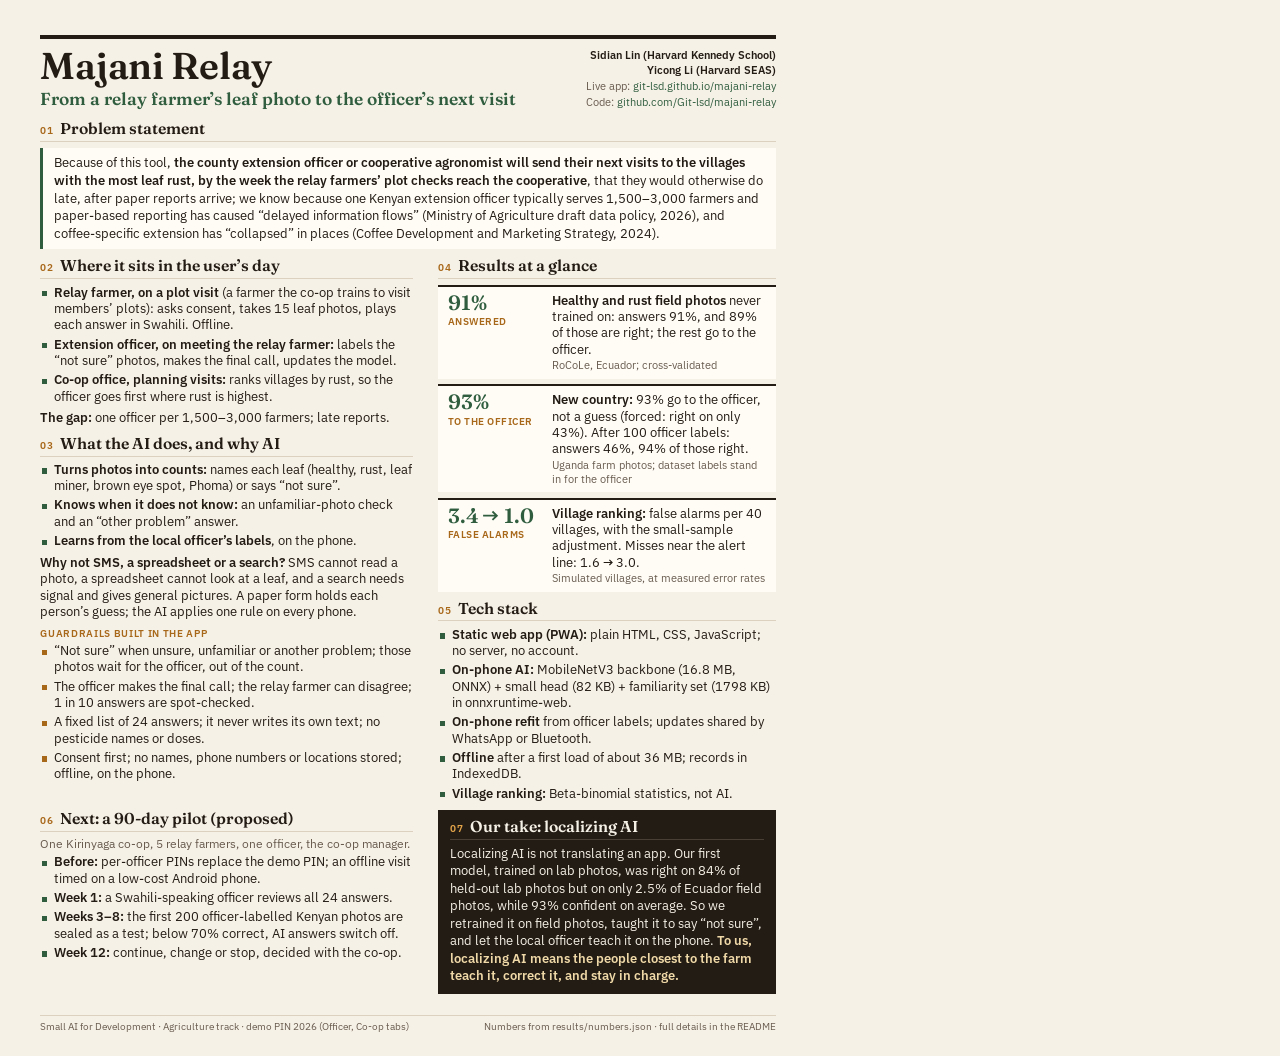
==== docs/report/report.html @ d6e3988a "One-page summary (PDF, built from results/numbers.json); README: quick links, In short, Our take on " ====
<!doctype html>
<html lang="en">
<head>
<meta charset="utf-8">
<title>Majani Relay: one-page report</title>
<style>
@font-face { font-family: "Fraunces"; font-weight: 600; src: url(../../fonts/fraunces-latin-600-normal.woff2) format("woff2"); }
@font-face { font-family: "IBM Plex Sans"; font-weight: 400; src: url(../../fonts/ibm-plex-sans-latin-400-normal.woff2) format("woff2"); }
@font-face { font-family: "IBM Plex Sans"; font-weight: 600; src: url(../../fonts/ibm-plex-sans-latin-600-normal.woff2) format("woff2"); }
:root {
  --paper: #f6f1e7; --ink: #231c15; --muted: #685b4e; --card: #fffcf6; --line: #dcd1be;
  --leaf: #2f5d3e; --amber: #a8681a;
}
@page { size: 8.5in 11in; margin: 0; }
* { box-sizing: border-box; margin: 0; padding: 0; }
html, body { width: 8.5in; height: 11in; }
body {
  position: relative;
  background: var(--paper); color: var(--ink);
  font-family: "IBM Plex Sans", sans-serif; font-size: 9.8pt; line-height: 1.26;
  -webkit-print-color-adjust: exact; print-color-adjust: exact;
  padding: 0.36in 0.42in 0;
  overflow: hidden;
}
b, strong { font-weight: 600; }
a { color: var(--leaf); text-decoration: none; }

header { border-top: 4px solid var(--ink); padding-top: 6pt; margin-bottom: 8pt; }
.toprow { display: flex; justify-content: space-between; align-items: flex-end; gap: 12pt; }
h1 { font-family: "Fraunces", serif; font-weight: 600; font-size: 28pt; line-height: 1; letter-spacing: -0.2pt; }
.track { color: var(--amber); font-weight: 600; letter-spacing: 0.5pt; text-transform: uppercase; font-size: 7.8pt; text-align: right; line-height: 1.4; }
.tagline { font-family: "Fraunces", serif; font-size: 13pt; color: var(--leaf); margin-top: 3pt; }
.meta { font-size: 8.6pt; color: var(--muted); text-align: right; line-height: 1.38; white-space: nowrap; }
.meta .team { color: var(--ink); font-weight: 600; }

section { margin-bottom: 6pt; }
h2 {
  font-family: "Fraunces", serif; font-weight: 600; font-size: 11.8pt; line-height: 1.15;
  border-bottom: 1px solid var(--line); padding-bottom: 2pt; margin-bottom: 4pt;
  display: flex; align-items: baseline; gap: 5pt;
}
h2 .n { font-family: "IBM Plex Sans", sans-serif; font-size: 7.8pt; font-weight: 600; color: var(--amber); letter-spacing: 0.4pt; }
.cols { display: grid; grid-template-columns: 1.05fr 0.95fr; gap: 0 0.26in; }
ul { list-style: none; }
li { position: relative; padding-left: 10pt; margin-top: 2pt; }
li:first-child { margin-top: 0; }
li::before { content: ""; position: absolute; left: 1pt; top: 0.5em; width: 4pt; height: 4pt; background: var(--leaf); }
li.amber::before { background: var(--amber); }
.label { font-size: 7.8pt; font-weight: 600; letter-spacing: 0.5pt; text-transform: uppercase; color: var(--amber); margin: 5pt 0 2pt; }
.gap, .why { margin-top: 4pt; }
.small { font-size: 8.8pt; color: var(--muted); margin-bottom: 2pt; }

.quote { background: var(--card); border-left: 3px solid var(--leaf); padding: 5pt 8pt; font-size: 10pt; line-height: 1.33; }
.quote em { font-style: normal; font-weight: 600; }

.tiles { display: grid; gap: 4pt; }
.tile { background: var(--card); border-top: 2px solid var(--ink); padding: 4pt 7pt 5pt; display: grid; grid-template-columns: 0.98in 1fr; gap: 0 8pt; align-items: start; }
.tile .big { font-family: "Fraunces", serif; font-weight: 600; font-size: 15.5pt; line-height: 1.05; color: var(--leaf); white-space: nowrap; }
.tile .big small { display: block; font-family: "IBM Plex Sans", sans-serif; font-size: 7.4pt; font-weight: 600; color: var(--amber); letter-spacing: 0.4pt; text-transform: uppercase; margin-top: 2pt; line-height: 1.2; white-space: normal; }
.arr { display: inline-block; width: 0.85em; height: 0.55em; margin: 0 0.18em; vertical-align: 0.08em; }
.tile .txt { font-size: 9.5pt; line-height: 1.28; }
.tile .src { display: block; font-size: 8.2pt; color: var(--muted); margin-top: 1pt; }

.bottom { display: grid; grid-template-columns: 1.05fr 0.95fr; gap: 0 0.26in; align-items: start; }
.take { background: var(--ink); color: var(--paper); padding: 6pt 9pt 7pt; }
.take h2 { color: var(--paper); border-bottom-color: #4a3f34; }
.take h2 .n { color: #e5a64a; }
.take p { font-size: 9.9pt; line-height: 1.32; }
.take b { color: #f0d9a8; }

footer { position: absolute; left: 0.42in; right: 0.42in; bottom: 0.24in; white-space: nowrap; border-top: 1px solid var(--line); padding-top: 3pt; font-size: 7.8pt; color: var(--muted); display: flex; justify-content: space-between; gap: 16pt; }
</style>
</head>
<body>

<header>
  <div class="toprow">
    <div>
      <h1>Majani Relay</h1>
      <div class="tagline">From a relay farmer&#8217;s leaf photo to the officer&#8217;s next visit</div>
    </div>
    <div class="meta">
      <div class="team">Sidian Lin (Harvard Kennedy School)</div>
      <div class="team">Yicong Li (Harvard SEAS)</div>
      <div>Live app: <a href="https://git-lsd.github.io/majani-relay/">git-lsd.github.io/majani-relay</a></div>
      <div>Code: <a href="https://github.com/Git-lsd/majani-relay">github.com/Git-lsd/majani-relay</a></div>
    </div>
  </div>
</header>

<section>
  <h2><span class="n">01</span>Problem statement</h2>
  <div class="quote">Because of this tool, <em>the county extension officer or cooperative agronomist will send their next visits to the villages with the most leaf rust, by the week the relay farmers&#8217; plot checks reach the cooperative</em>, that they would otherwise do late, after paper reports arrive; we know because one Kenyan extension officer typically serves 1,500&ndash;3,000 farmers and paper-based reporting has caused &#8220;delayed information flows&#8221; (Ministry of Agriculture draft data policy, 2026), and coffee-specific extension has &#8220;collapsed&#8221; in places (Coffee Development and Marketing Strategy, 2024).</div>
</section>

<div class="cols">
<div class="col">

  <section>
    <h2><span class="n">02</span>Where it sits in the user&#8217;s day</h2>
    <ul>
      <li><b>Relay farmer, on a plot visit</b> (a farmer the co-op trains to visit members&#8217; plots): asks consent, takes 15 leaf photos, plays each answer in Swahili. Offline.</li>
      <li><b>Extension officer, on meeting the relay farmer:</b> labels the &#8220;not sure&#8221; photos, makes the final call, updates the model.</li>
      <li><b>Co-op office, planning visits:</b> ranks villages by rust, so the officer goes first where rust is highest.</li>
    </ul>
    <p class="gap"><b>The gap:</b> one officer per 1,500&ndash;3,000 farmers; late reports.</p>
  </section>

  <section>
    <h2><span class="n">03</span>What the AI does, and why AI</h2>
    <ul>
      <li><b>Turns photos into counts:</b> names each leaf (healthy, rust, leaf miner, brown eye spot, Phoma) or says &#8220;not sure&#8221;.</li>
      <li><b>Knows when it does not know:</b> an unfamiliar-photo check and an &#8220;other problem&#8221; answer.</li>
      <li><b>Learns from the local officer&#8217;s labels</b>, on the phone.</li>
    </ul>
    <p class="why"><b>Why not SMS, a spreadsheet or a search?</b> SMS cannot read a photo, a spreadsheet cannot look at a leaf, and a search needs signal and gives general pictures. A paper form holds each person&#8217;s guess; the AI applies one rule on every phone.</p>
    <div class="label">Guardrails built in the app</div>
    <ul>
      <li class="amber">&#8220;Not sure&#8221; when unsure, unfamiliar or another problem; those photos wait for the officer, out of the count.</li>
      <li class="amber">The officer makes the final call; the relay farmer can disagree; 1 in 10 answers are spot-checked.</li>
      <li class="amber">A fixed list of 24 answers; it never writes its own text; no pesticide names or doses.</li>
      <li class="amber">Consent first; no names, phone numbers or locations stored; offline, on the phone.</li>
    </ul>
  </section>

</div>
<div class="col">

  <section>
    <h2><span class="n">04</span>Results at a glance</h2>
    <div class="tiles">
      <div class="tile">
        <div class="big">91%<small>answered</small></div>
        <div class="txt"><b>Healthy and rust field photos</b> never trained on: answers 91%, and 89% of those are right; the rest go to the officer.<span class="src">RoCoLe, Ecuador; cross-validated</span></div>
      </div>
      <div class="tile">
        <div class="big">93%<small>to the officer</small></div>
        <div class="txt"><b>New country:</b> 93% go to the officer, not a guess (forced: right on only 43%). After 100 officer labels: answers 46%, 94% of those right.<span class="src">Uganda farm photos; dataset labels stand in for the officer</span></div>
      </div>
      <div class="tile">
        <div class="big">3.4<svg class="arr" viewBox="0 0 16 10" aria-label="to"><path d="M1 5h12.5M9.5 1.2 13.5 5l-4 3.8" stroke="currentColor" stroke-width="1.7" fill="none"/></svg>1.0<small>false alarms</small></div>
        <div class="txt"><b>Village ranking:</b> false alarms per 40 villages, with the small-sample adjustment. Misses near the alert line: 1.6<svg class="arr" viewBox="0 0 16 10" aria-label="to"><path d="M1 5h12.5M9.5 1.2 13.5 5l-4 3.8" stroke="currentColor" stroke-width="1.7" fill="none"/></svg>3.0.<span class="src">Simulated villages, at measured error rates</span></div>
      </div>
    </div>
  </section>

  <section>
    <h2><span class="n">05</span>Tech stack</h2>
    <ul>
      <li><b>Static web app (PWA):</b> plain HTML, CSS, JavaScript; no server, no account.</li>
      <li><b>On-phone AI:</b> MobileNetV3 backbone (16.8 MB, ONNX) + small head (82 KB) + familiarity set (1798 KB) in onnxruntime-web.</li>
      <li><b>On-phone refit</b> from officer labels; updates shared by WhatsApp or Bluetooth.</li>
      <li><b>Offline</b> after a first load of about 36 MB; records in IndexedDB.</li>
      <li><b>Village ranking:</b> Beta-binomial statistics, not AI.</li>
    </ul>
  </section>



</div>
</div>

<div class="bottom">
  <section>
    <h2><span class="n">06</span>Next: a 90-day pilot (proposed)</h2>
    <p class="small">One Kirinyaga co-op, 5 relay farmers, one officer, the co-op manager.</p>
    <ul>
      <li><b>Before:</b> per-officer PINs replace the demo PIN; an offline visit timed on a low-cost Android phone.</li>
      <li><b>Week 1:</b> a Swahili-speaking officer reviews all 24 answers.</li>
      <li><b>Weeks 3&ndash;8:</b> the first 200 officer-labelled Kenyan photos are sealed as a test; below 70% correct, AI answers switch off.</li>
      <li><b>Week 12:</b> continue, change or stop, decided with the co-op.</li>
    </ul>
  </section>

<section class="take">
  <h2><span class="n">07</span>Our take: localizing AI</h2>
  <p>Localizing AI is not translating an app. Our first model, trained on lab photos, was right on 84% of held-out lab photos but on only 2.5% of Ecuador field photos, while 93% confident on average. So we retrained it on field photos, taught it to say &#8220;not sure&#8221;, and let the local officer teach it on the phone. <b>To us, localizing AI means the people closest to the farm teach it, correct it, and stay in charge.</b></p>
</section>
</div>

<footer>
  <span>Small AI for Development &middot; Agriculture track &middot; demo PIN 2026 (Officer, Co-op tabs)</span>
  <span>Numbers from results/numbers.json &middot; full details in the README</span>
</footer>

</body>
</html>
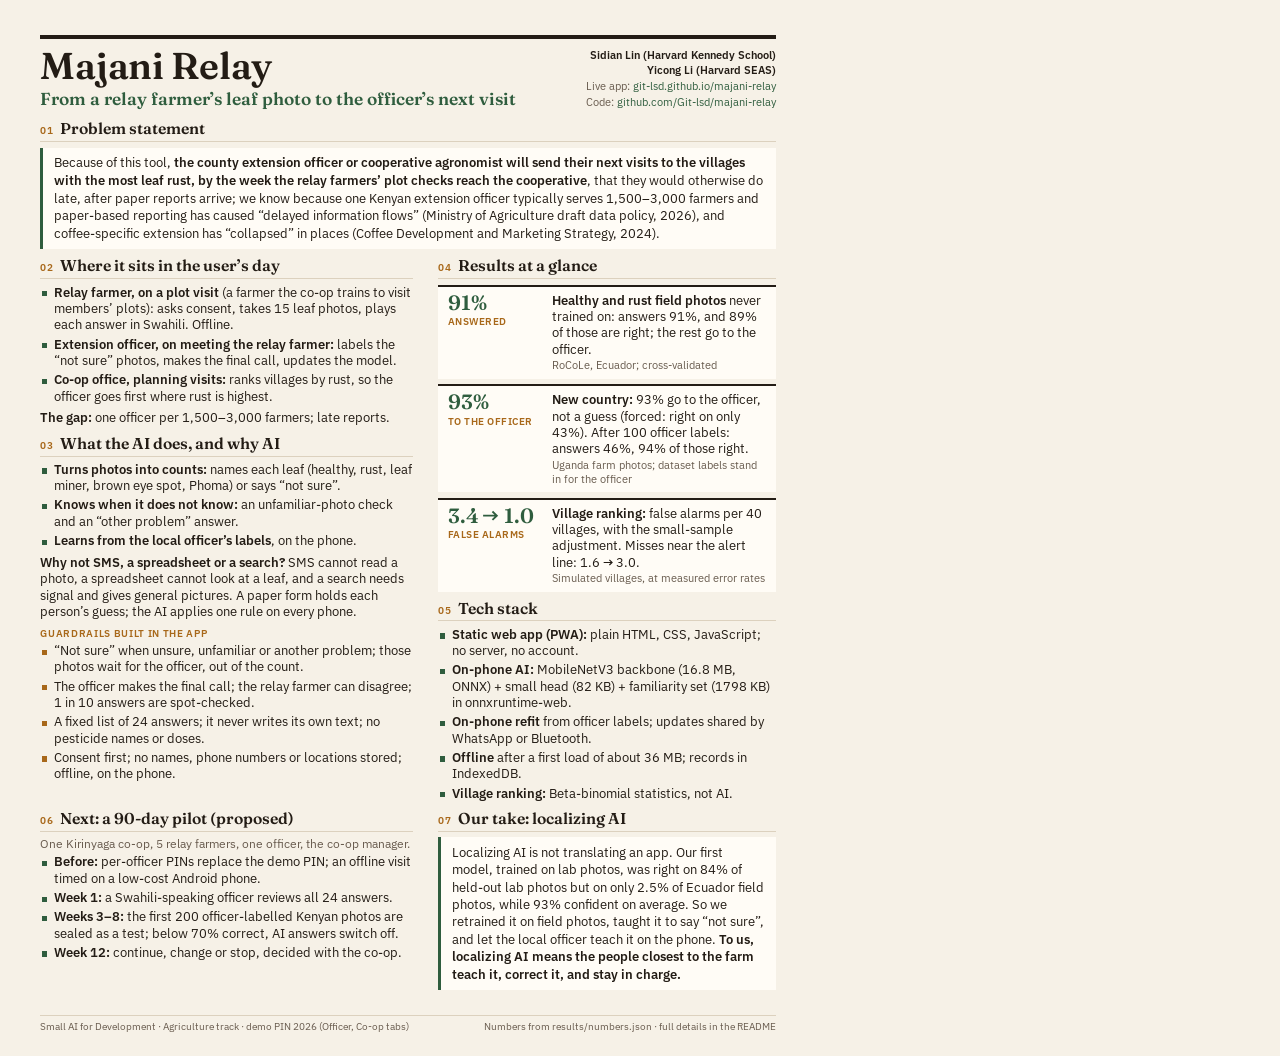
==== commit 376acbcd: "README: system design inside "How it works", Claude Code credit in small print; one-page summary: pl" ====
--- a/docs/report/report.html
+++ b/docs/report/report.html
@@ -62,11 +62,8 @@
 .tile .src { display: block; font-size: 8.2pt; color: var(--muted); margin-top: 1pt; }
 
 .bottom { display: grid; grid-template-columns: 1.05fr 0.95fr; gap: 0 0.26in; align-items: start; }
-.take { background: var(--ink); color: var(--paper); padding: 6pt 9pt 7pt; }
-.take h2 { color: var(--paper); border-bottom-color: #4a3f34; }
-.take h2 .n { color: #e5a64a; }
-.take p { font-size: 9.9pt; line-height: 1.32; }
-.take b { color: #f0d9a8; }
+.take p { background: var(--card); border-left: 3px solid var(--leaf); padding: 5pt 8pt; font-size: 9.9pt; line-height: 1.32; }
+.take b { color: var(--ink); }
 
 footer { position: absolute; left: 0.42in; right: 0.42in; bottom: 0.24in; white-space: nowrap; border-top: 1px solid var(--line); padding-top: 3pt; font-size: 7.8pt; color: var(--muted); display: flex; justify-content: space-between; gap: 16pt; }
 </style>
